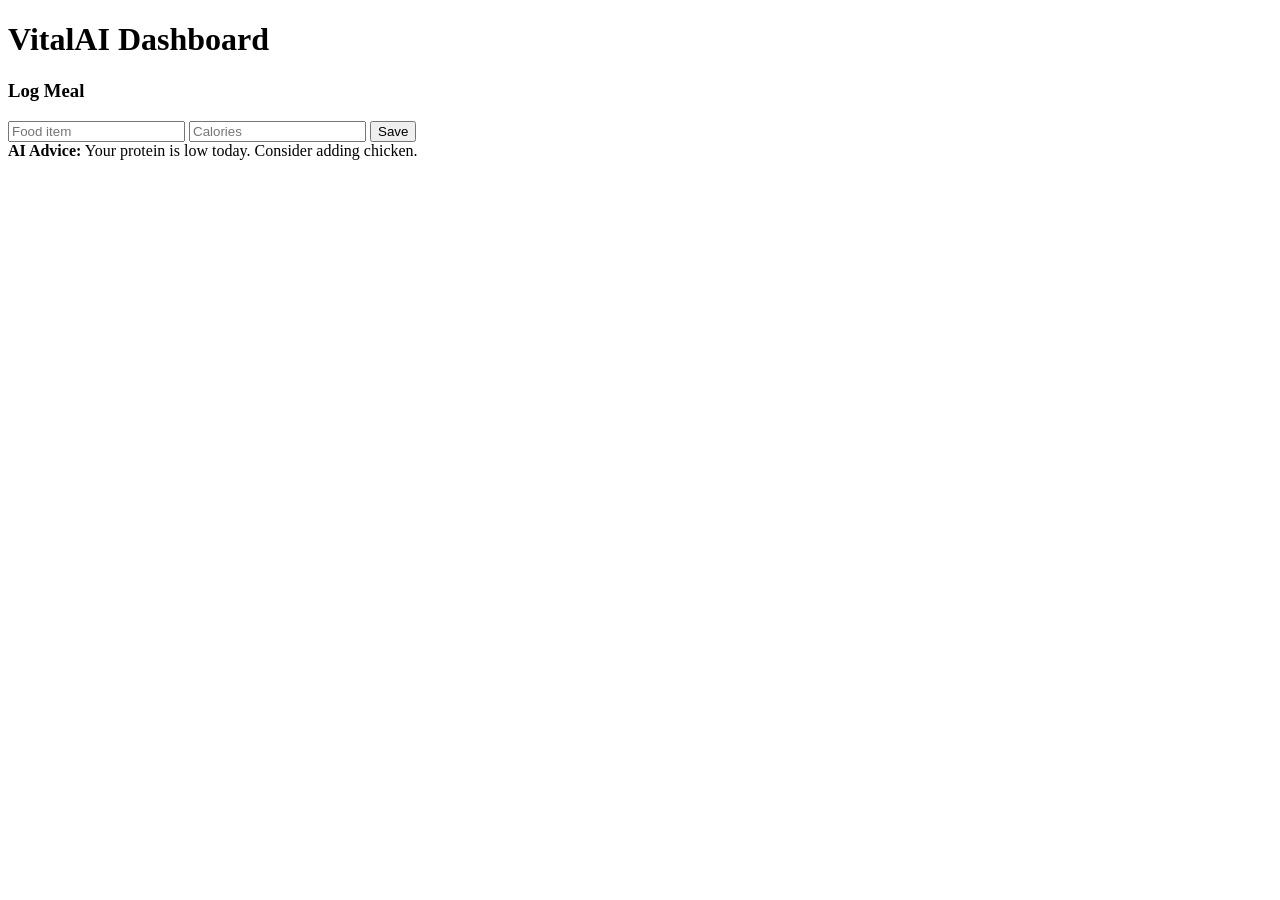
==== index.html @ 9b506c4c "this page shows dashboard with meal logger" ====
<!DOCTYPE html>
<html>
<head>
    <title>VitalAI</title>
    <link rel="stylesheet" href="styles.css">
</head>
<body>
    <h1>VitalAI Dashboard</h1>

    <div class="card">
        <h3>Log Meal</h3>
        <input type="text" placeholder="Food item">
        <input type="number" placeholder="Calories">
        <button onclick="alert('Logged!')">Save</button>
    </div>

    <div class="card ai-advice">
        <strong>AI Advice:</strong> Your protein is low today. Consider adding chicken.
    </div>
</body>
</html>
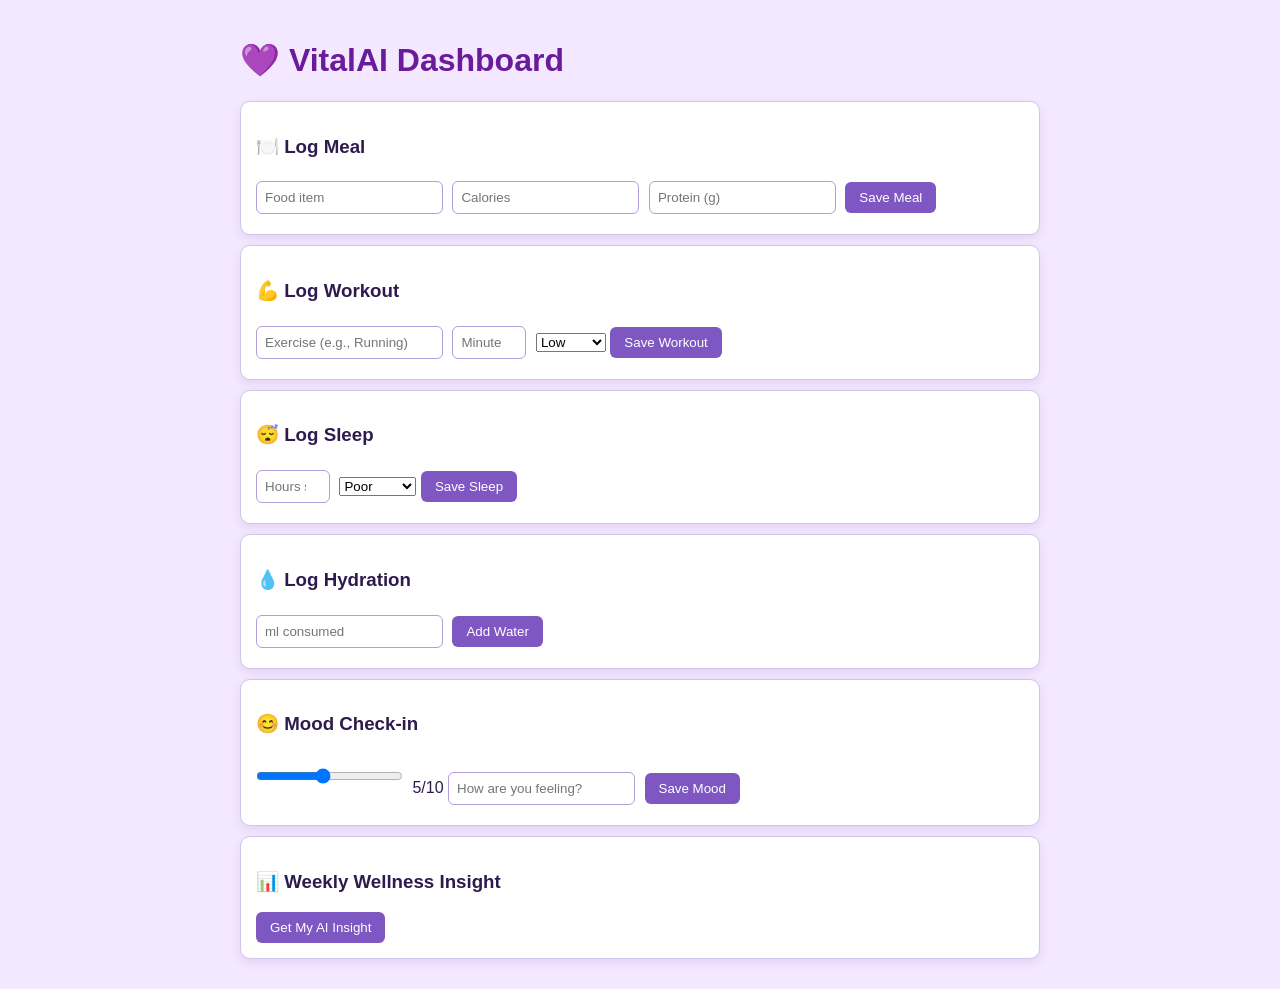
==== commit 45052030: "fixed and updated" ====
--- a/index.html
+++ b/index.html
@@ -5,17 +5,88 @@
     <link rel="stylesheet" href="styles.css">
 </head>
 <body>
-    <h1>VitalAI Dashboard</h1>
+    <h1>💜 VitalAI Dashboard</h1>
 
+    <!-- MEAL LOGGER -->
     <div class="card">
-        <h3>Log Meal</h3>
-        <input type="text" placeholder="Food item">
-        <input type="number" placeholder="Calories">
-        <button onclick="alert('Logged!')">Save</button>
+        <h3>🍽️ Log Meal</h3>
+        <input type="text" id="meal-food" placeholder="Food item">
+        <input type="number" id="meal-cals" placeholder="Calories" min="0">
+        <input type="number" id="meal-protein" placeholder="Protein (g)" min="0">
+        <button onclick="logMeal()">Save Meal</button>
+        <div id="meal-ai" class="ai-response hidden"></div>
     </div>
 
-    <div class="card ai-advice">
-        <strong>AI Advice:</strong> Your protein is low today. Consider adding chicken.
+    <!-- WORKOUT LOGGER -->
+    <div class="card">
+        <h3>💪 Log Workout</h3>
+        <input type="text" id="workout-type" placeholder="Exercise (e.g., Running)">
+        <input type="number" id="workout-duration" placeholder="Minutes" min="0" max="1440">
+        <select id="workout-intensity">
+            <option value="low">Low</option>
+            <option value="medium">Medium</option>
+            <option value="high">High</option>
+        </select>
+        <button onclick="logWorkout()">Save Workout</button>
+        <div id="workout-ai" class="ai-response hidden"></div>
     </div>
+
+    <!-- SLEEP LOGGER -->
+    <div class="card">
+        <h3>😴 Log Sleep</h3>
+        <input type="number" id="sleep-hours" placeholder="Hours slept" step="0.5" min="0" max="24">
+        <select id="sleep-quality">
+            <option value="poor">Poor</option>
+            <option value="fair">Fair</option>
+            <option value="good">Good</option>
+            <option value="excellent">Excellent</option>
+        </select>
+        <button onclick="logSleep()">Save Sleep</button>
+        <div id="sleep-ai" class="ai-response hidden"></div>
+    </div>
+
+    <!-- HYDRATION LOGGER -->
+    <div class="card">
+        <h3>💧 Log Hydration</h3>
+        <input type="number" id="water-ml" placeholder="ml consumed" min="0">
+        <button onclick="logWater()">Add Water</button>
+        <div id="water-ai" class="ai-response hidden"></div>
+    </div>
+
+    <!-- MOOD LOGGER -->
+    <div class="card">
+        <h3>😊 Mood Check-in</h3>
+        <input type="range" id="mood-rating" min="1" max="10" value="5">
+        <span id="mood-value">5</span>/10
+        <input type="text" id="mood-notes" placeholder="How are you feeling?">
+        <button onclick="logMood()">Save Mood</button>
+        <div id="mood-ai" class="ai-response hidden"></div>
+    </div>
+
+    <!-- WEEKLY INSIGHT BUTTON -->
+    <div class="card">
+        <h3>📊 Weekly Wellness Insight</h3>
+        <button onclick="getWeeklyInsight()">Get My AI Insight</button>
+        <div id="weekly-insight" class="ai-response hidden"></div>
+    </div>
+
+    <script>
+        document.getElementById('mood-rating').oninput = function() {
+            document.getElementById('mood-value').textContent = this.value;
+        };
+
+        function logMeal() { showAI('meal-ai', 'Analyzing your meal...'); }
+        function logWorkout() { showAI('workout-ai', 'Checking your recovery...'); }
+        function logSleep() { showAI('sleep-ai', 'Evaluating sleep quality...'); }
+        function logWater() { showAI('water-ai', 'Tracking hydration...'); }
+        function logMood() { showAI('mood-ai', 'Analyzing mood patterns...'); }
+        function getWeeklyInsight() { showAI('weekly-insight', 'Generating weekly report...'); }
+
+        function showAI(elementId, message) {
+            const el = document.getElementById(elementId);
+            el.textContent = message;
+            el.classList.remove('hidden');
+        }
+    </script>
 </body>
 </html>
--- a/styles.css
+++ b/styles.css
@@ -0,0 +1,59 @@
+
+
+body { 
+    font-family: Arial; 
+    max-width: 800px; 
+    margin: 0 auto; 
+    padding: 20px; 
+    background: #f3e8ff; 
+    color: #2d1b4e;
+}
+
+h1 {
+    color: #6a1b9a;
+}
+
+.card { 
+    border: 1px solid #d1c4e9; 
+    padding: 15px; 
+    margin: 10px 0; 
+    border-radius: 10px; 
+    background: #ffffff;
+    box-shadow: 0 4px 10px rgba(106, 27, 154, 0.1);
+}
+
+input {
+    padding: 8px;
+    margin: 5px 5px 5px 0;
+    border-radius: 6px;
+    border: 1px solid #b39ddb;
+    outline: none;
+}
+
+input:focus {
+    border-color: #7e57c2;
+    box-shadow: 0 0 5px rgba(126, 87, 194, 0.3);
+}
+
+button {
+    background: #7e57c2;
+    color: white;
+    border: none;
+    padding: 8px 14px;
+    border-radius: 6px;
+    cursor: pointer;
+    transition: 0.2s;
+}
+
+button:hover {
+    background: #5e35b1;
+}
+
+.ai-advice { 
+    background: #ede7f6; 
+    border-left: 4px solid #7e57c2; 
+}
+
+strong {
+    color: #6a1b9a;
+}
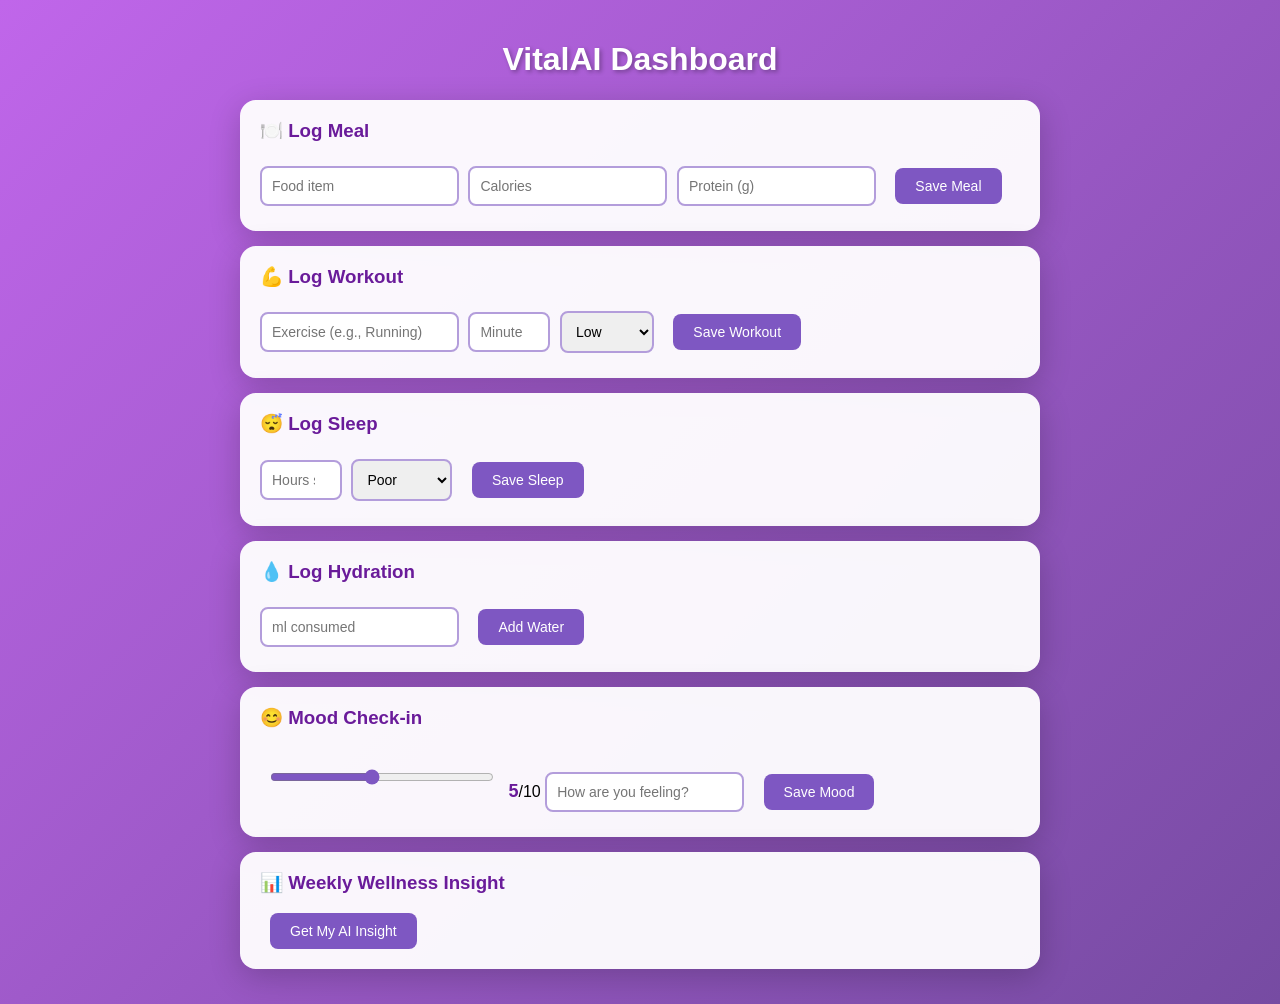
==== commit 2ba5caa3: "updated all" ====
--- a/index.html
+++ b/index.html
@@ -5,7 +5,7 @@
     <link rel="stylesheet" href="styles.css">
 </head>
 <body>
-    <h1>💜 VitalAI Dashboard</h1>
+    <h1>VitalAI Dashboard</h1>
 
     <!-- MEAL LOGGER -->
     <div class="card">
--- a/styles.css
+++ b/styles.css
@@ -1,59 +1,80 @@
-
-
 body { 
-    font-family: Arial; 
+    font-family: 'Segoe UI', Arial, sans-serif; 
     max-width: 800px; 
     margin: 0 auto; 
     padding: 20px; 
-    background: #f3e8ff; 
-    color: #2d1b4e;
+    background: linear-gradient(135deg, #c066ea 0%, #764ba2 100%);
+    min-height: 100vh;
 }
 
 h1 {
-    color: #6a1b9a;
+    color: #fff;
+    text-align: center;
+    text-shadow: 2px 2px 4px rgba(0,0,0,0.3);
 }
 
 .card { 
-    border: 1px solid #d1c4e9; 
-    padding: 15px; 
-    margin: 10px 0; 
-    border-radius: 10px; 
-    background: #ffffff;
-    box-shadow: 0 4px 10px rgba(106, 27, 154, 0.1);
+    background: rgba(255,255,255,0.95);
+    border-radius: 16px; 
+    padding: 20px; 
+    margin: 15px 0; 
+    box-shadow: 0 8px 32px rgba(0,0,0,0.2);
 }
 
-input {
-    padding: 8px;
+.card h3 {
+    color: #6a1b9a;
+    margin-top: 0;
+}
+
+input, select {
+    padding: 10px;
     margin: 5px 5px 5px 0;
-    border-radius: 6px;
-    border: 1px solid #b39ddb;
+    border-radius: 8px;
+    border: 2px solid #b39ddb;
+    font-size: 14px;
+}
+
+input:focus, select:focus {
+    border-color: #9e57c2;
     outline: none;
 }
 
-input:focus {
-    border-color: #7e57c2;
-    box-shadow: 0 0 5px rgba(126, 87, 194, 0.3);
+input[type="range"] {
+    width: 200px;
+    margin: 10px;
+    accent-color: #7e57c2;
+}
+
+#mood-value {
+    font-weight: bold;
+    color: #6a1b9a;
+    font-size: 18px;
 }
 
 button {
     background: #7e57c2;
     color: white;
     border: none;
-    padding: 8px 14px;
-    border-radius: 6px;
+    padding: 10px 20px;
+    border-radius: 8px;
     cursor: pointer;
-    transition: 0.2s;
+    font-size: 14px;
+    margin-left: 10px;
 }
 
 button:hover {
     background: #5e35b1;
 }
 
-.ai-advice { 
-    background: #ede7f6; 
-    border-left: 4px solid #7e57c2; 
+.ai-response {
+    background: #ede7f6;
+    border-left: 4px solid #7e57c2;
+    padding: 15px;
+    margin-top: 15px;
+    border-radius: 8px;
+    color: #4a148c;
 }
 
-strong {
-    color: #6a1b9a;
+.hidden {
+    display: none;
 }
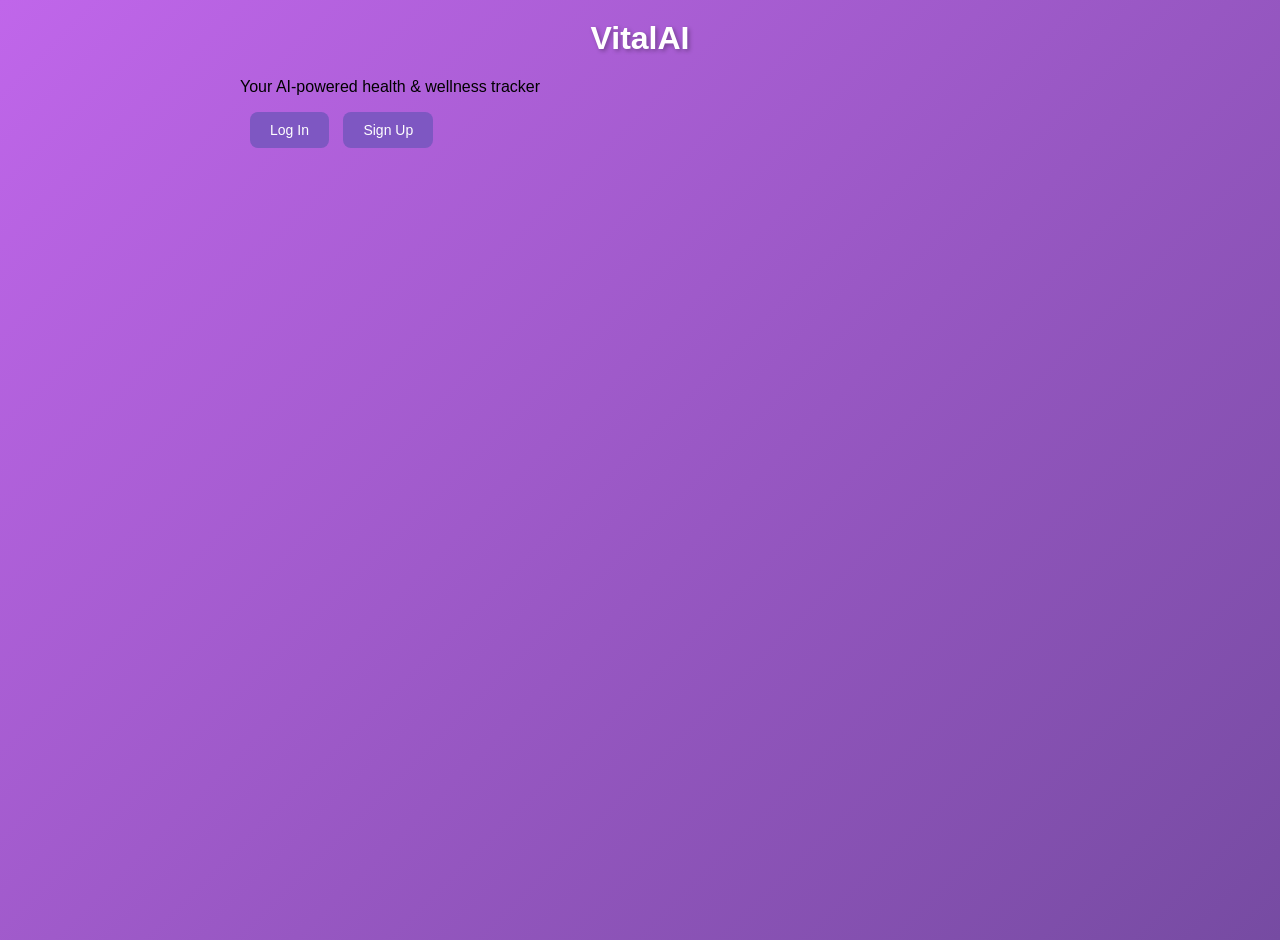
==== commit e4221a8c: "feat: add landing page index.html with login/register buttons (#7)" ====
--- a/index.html
+++ b/index.html
@@ -1,92 +1,12 @@
-<!DOCTYPE html>
 <html>
 <head>
-    <title>VitalAI</title>
+    <title>VitalAI | Home</title>
     <link rel="stylesheet" href="styles.css">
 </head>
 <body>
-    <h1>VitalAI Dashboard</h1>
-
-    <!-- MEAL LOGGER -->
-    <div class="card">
-        <h3>🍽️ Log Meal</h3>
-        <input type="text" id="meal-food" placeholder="Food item">
-        <input type="number" id="meal-cals" placeholder="Calories" min="0">
-        <input type="number" id="meal-protein" placeholder="Protein (g)" min="0">
-        <button onclick="logMeal()">Save Meal</button>
-        <div id="meal-ai" class="ai-response hidden"></div>
-    </div>
-
-    <!-- WORKOUT LOGGER -->
-    <div class="card">
-        <h3>💪 Log Workout</h3>
-        <input type="text" id="workout-type" placeholder="Exercise (e.g., Running)">
-        <input type="number" id="workout-duration" placeholder="Minutes" min="0" max="1440">
-        <select id="workout-intensity">
-            <option value="low">Low</option>
-            <option value="medium">Medium</option>
-            <option value="high">High</option>
-        </select>
-        <button onclick="logWorkout()">Save Workout</button>
-        <div id="workout-ai" class="ai-response hidden"></div>
-    </div>
-
-    <!-- SLEEP LOGGER -->
-    <div class="card">
-        <h3>😴 Log Sleep</h3>
-        <input type="number" id="sleep-hours" placeholder="Hours slept" step="0.5" min="0" max="24">
-        <select id="sleep-quality">
-            <option value="poor">Poor</option>
-            <option value="fair">Fair</option>
-            <option value="good">Good</option>
-            <option value="excellent">Excellent</option>
-        </select>
-        <button onclick="logSleep()">Save Sleep</button>
-        <div id="sleep-ai" class="ai-response hidden"></div>
-    </div>
-
-    <!-- HYDRATION LOGGER -->
-    <div class="card">
-        <h3>💧 Log Hydration</h3>
-        <input type="number" id="water-ml" placeholder="ml consumed" min="0">
-        <button onclick="logWater()">Add Water</button>
-        <div id="water-ai" class="ai-response hidden"></div>
-    </div>
-
-    <!-- MOOD LOGGER -->
-    <div class="card">
-        <h3>😊 Mood Check-in</h3>
-        <input type="range" id="mood-rating" min="1" max="10" value="5">
-        <span id="mood-value">5</span>/10
-        <input type="text" id="mood-notes" placeholder="How are you feeling?">
-        <button onclick="logMood()">Save Mood</button>
-        <div id="mood-ai" class="ai-response hidden"></div>
-    </div>
-
-    <!-- WEEKLY INSIGHT BUTTON -->
-    <div class="card">
-        <h3>📊 Weekly Wellness Insight</h3>
-        <button onclick="getWeeklyInsight()">Get My AI Insight</button>
-        <div id="weekly-insight" class="ai-response hidden"></div>
-    </div>
-
-    <script>
-        document.getElementById('mood-rating').oninput = function() {
-            document.getElementById('mood-value').textContent = this.value;
-        };
-
-        function logMeal() { showAI('meal-ai', 'Analyzing your meal...'); }
-        function logWorkout() { showAI('workout-ai', 'Checking your recovery...'); }
-        function logSleep() { showAI('sleep-ai', 'Evaluating sleep quality...'); }
-        function logWater() { showAI('water-ai', 'Tracking hydration...'); }
-        function logMood() { showAI('mood-ai', 'Analyzing mood patterns...'); }
-        function getWeeklyInsight() { showAI('weekly-insight', 'Generating weekly report...'); }
-
-        function showAI(elementId, message) {
-            const el = document.getElementById(elementId);
-            el.textContent = message;
-            el.classList.remove('hidden');
-        }
-    </script>
+    <h1>VitalAI</h1>
+    <p>Your AI-powered health & wellness tracker</p>
+    <a href="/login"><button>Log In</button></a>
+    <a href="/register"><button>Sign Up</button></a>
 </body>
 </html>
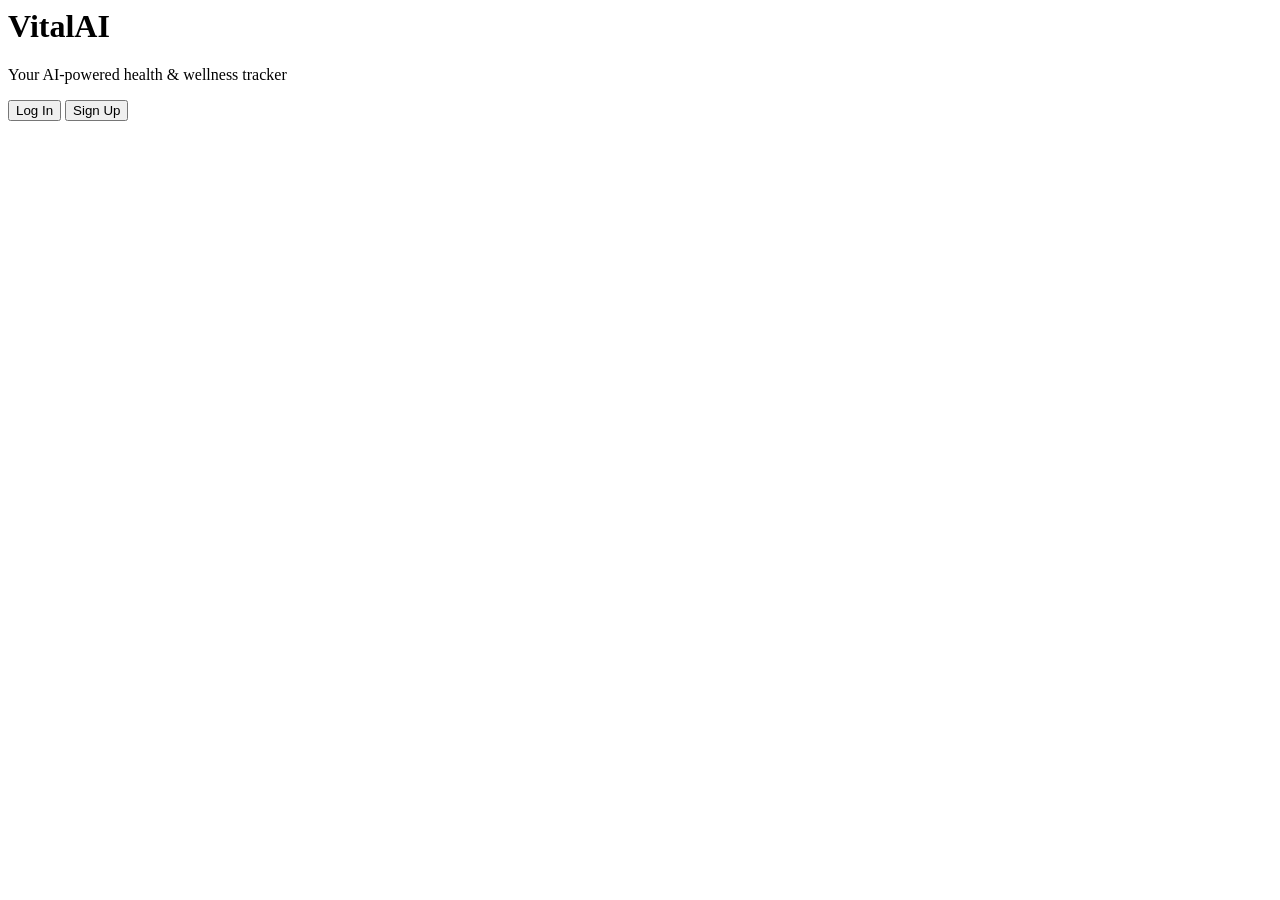
==== commit 479a8cd2: "feat: move static auth pages to templates/static folders (#7)" ====
--- a/index.html
+++ b/index.html
@@ -1,12 +1,12 @@
 <html>
 <head>
     <title>VitalAI | Home</title>
-    <link rel="stylesheet" href="styles.css">
+    <link rel="stylesheet" href="/static/styles.css">
 </head>
 <body>
     <h1>VitalAI</h1>
     <p>Your AI-powered health & wellness tracker</p>
-    <a href="/login"><button>Log In</button></a>
-    <a href="/register"><button>Sign Up</button></a>
+    <a href="login.html"><button>Log In</button></a>
+    <a href="register.html"><button>Sign Up</button></a>
 </body>
 </html>
